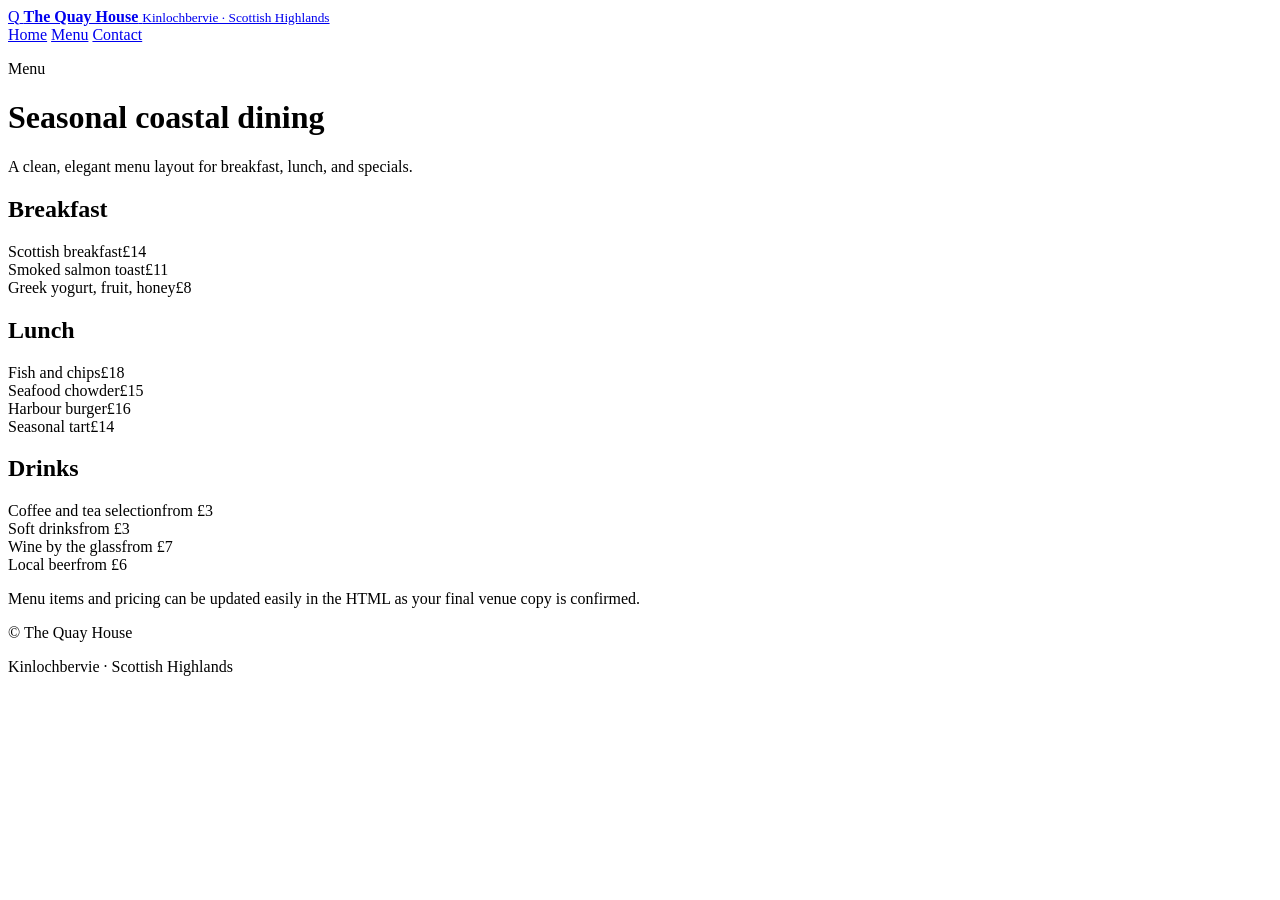
==== menu.html @ e31a071b "Create menu.html" ====
<!-- menu.html -->
<!doctype html>
<html lang="en">
<head>
  <meta charset="utf-8" />
  <meta name="viewport" content="width=device-width, initial-scale=1" />
  <title>Menu | The Quay House</title>
  <meta name="description" content="Browse The Quay House menu with seaside favourites, lunch dishes, and drinks." />
  <link rel="preconnect" href="https://fonts.googleapis.com">
  <link rel="preconnect" href="https://fonts.gstatic.com" crossorigin>
  <link href="https://fonts.googleapis.com/css2?family=Inter:wght@400;500;600;700;800&display=swap" rel="stylesheet">
  <link rel="stylesheet" href="styles.css" />
</head>
<body>
  <header class="site-header">
    <div class="container nav-wrap">
      <a class="brand" href="index.html">
        <span class="brand-mark">Q</span>
        <span class="brand-text">
          <strong>The Quay House</strong>
          <small>Kinlochbervie · Scottish Highlands</small>
        </span>
      </a>
      <nav class="nav">
        <a href="index.html">Home</a>
        <a class="active" href="menu.html">Menu</a>
        <a href="contact.html">Contact</a>
      </nav>
    </div>
  </header>

  <main class="section">
    <div class="container">
      <div class="section-heading">
        <p class="eyebrow">Menu</p>
        <h1>Seasonal coastal dining</h1>
        <p class="lead">A clean, elegant menu layout for breakfast, lunch, and specials.</p>
      </div>

      <div class="menu-layout">
        <section class="menu-card">
          <h2>Breakfast</h2>
          <div class="menu-item"><span>Scottish breakfast</span><span>£14</span></div>
          <div class="menu-item"><span>Smoked salmon toast</span><span>£11</span></div>
          <div class="menu-item"><span>Greek yogurt, fruit, honey</span><span>£8</span></div>
        </section>

        <section class="menu-card">
          <h2>Lunch</h2>
          <div class="menu-item"><span>Fish and chips</span><span>£18</span></div>
          <div class="menu-item"><span>Seafood chowder</span><span>£15</span></div>
          <div class="menu-item"><span>Harbour burger</span><span>£16</span></div>
          <div class="menu-item"><span>Seasonal tart</span><span>£14</span></div>
        </section>

        <section class="menu-card">
          <h2>Drinks</h2>
          <div class="menu-item"><span>Coffee and tea selection</span><span>from £3</span></div>
          <div class="menu-item"><span>Soft drinks</span><span>from £3</span></div>
          <div class="menu-item"><span>Wine by the glass</span><span>from £7</span></div>
          <div class="menu-item"><span>Local beer</span><span>from £6</span></div>
        </section>
      </div>

      <div class="note-box">
        <p>Menu items and pricing can be updated easily in the HTML as your final venue copy is confirmed.</p>
      </div>
    </div>
  </main>

  <footer class="site-footer">
    <div class="container footer-grid">
      <p>© <span id="year"></span> The Quay House</p>
      <p>Kinlochbervie · Scottish Highlands</p>
    </div>
  </footer>

  <script src="script.js"></script>
</body>
</html>
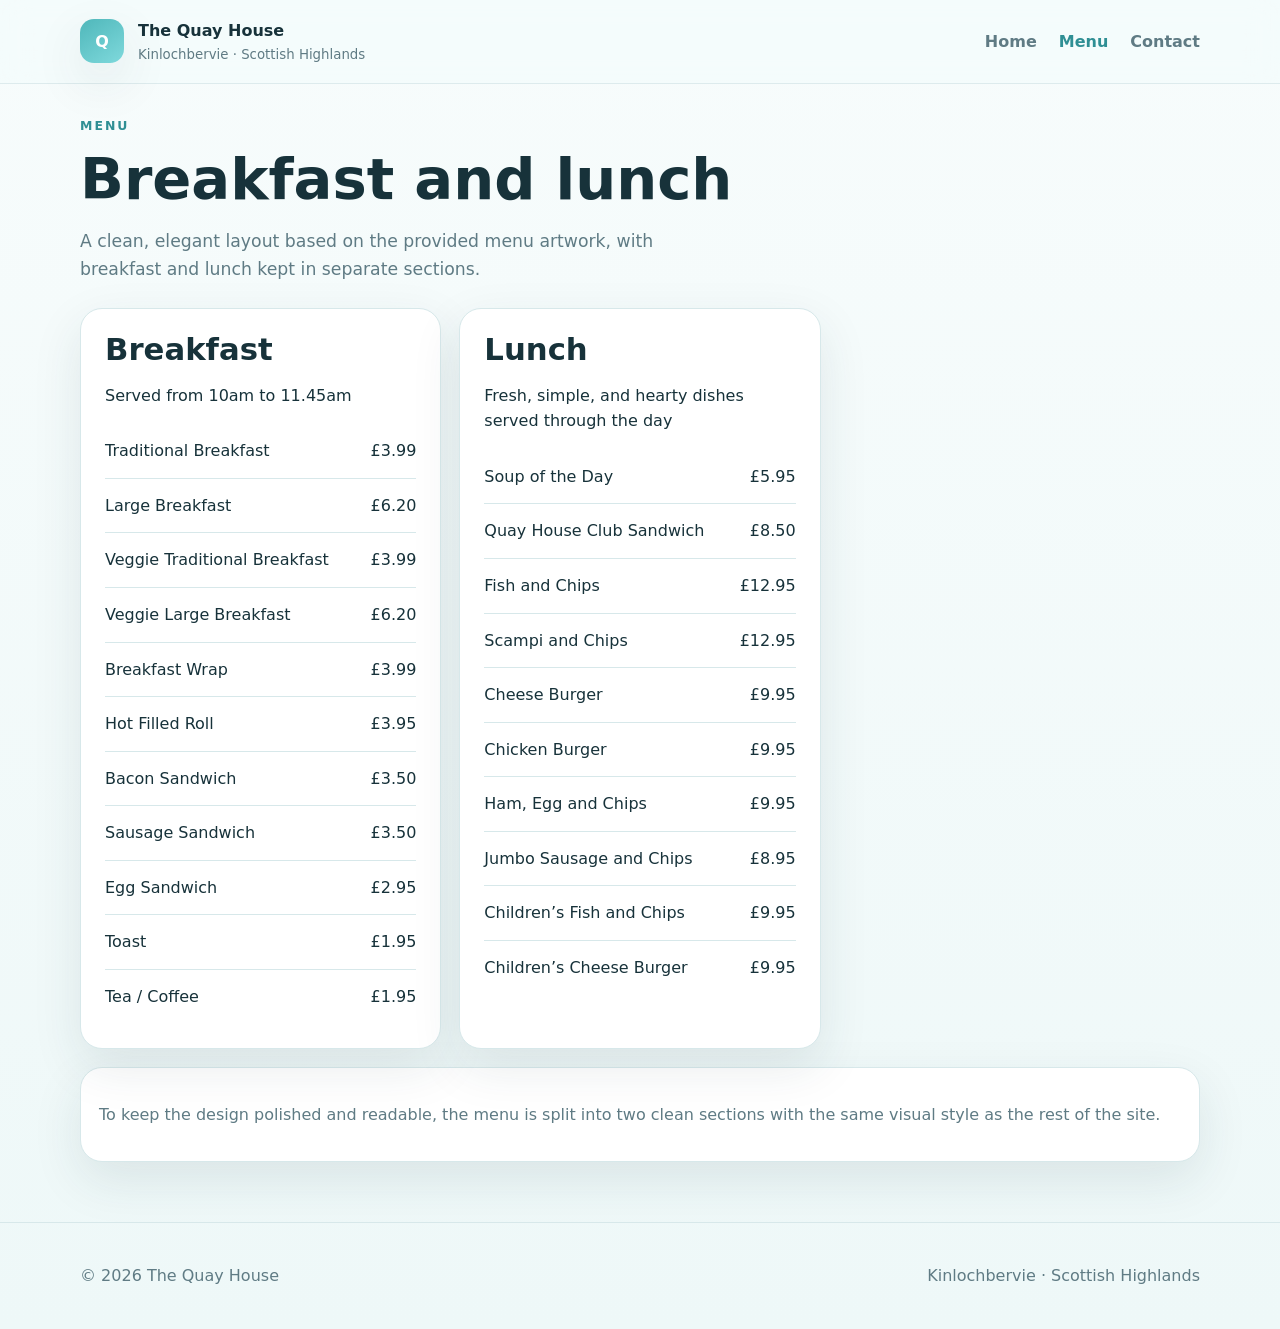
==== commit d33698f7: "Update menu.html" ====
--- a/menu.html
+++ b/menu.html
@@ -5,7 +5,7 @@
   <meta charset="utf-8" />
   <meta name="viewport" content="width=device-width, initial-scale=1" />
   <title>Menu | The Quay House</title>
-  <meta name="description" content="Browse The Quay House menu with seaside favourites, lunch dishes, and drinks." />
+  <meta name="description" content="Breakfast and lunch menu for The Quay House." />
   <link rel="preconnect" href="https://fonts.googleapis.com">
   <link rel="preconnect" href="https://fonts.gstatic.com" crossorigin>
   <link href="https://fonts.googleapis.com/css2?family=Inter:wght@400;500;600;700;800&display=swap" rel="stylesheet">
@@ -33,37 +33,47 @@
     <div class="container">
       <div class="section-heading">
         <p class="eyebrow">Menu</p>
-        <h1>Seasonal coastal dining</h1>
-        <p class="lead">A clean, elegant menu layout for breakfast, lunch, and specials.</p>
+        <h1>Breakfast and lunch</h1>
+        <p class="lead">A clean, elegant layout based on the provided menu artwork, with breakfast and lunch kept in separate sections.</p>
       </div>
 
-      <div class="menu-layout">
+      <div class="menu-layout menu-layout-2">
         <section class="menu-card">
           <h2>Breakfast</h2>
-          <div class="menu-item"><span>Scottish breakfast</span><span>£14</span></div>
-          <div class="menu-item"><span>Smoked salmon toast</span><span>£11</span></div>
-          <div class="menu-item"><span>Greek yogurt, fruit, honey</span><span>£8</span></div>
+          <p class="menu-intro">Served from 10am to 11.45am</p>
+
+          <div class="menu-item"><span>Traditional Breakfast</span><span>£3.99</span></div>
+          <div class="menu-item"><span>Large Breakfast</span><span>£6.20</span></div>
+          <div class="menu-item"><span>Veggie Traditional Breakfast</span><span>£3.99</span></div>
+          <div class="menu-item"><span>Veggie Large Breakfast</span><span>£6.20</span></div>
+          <div class="menu-item"><span>Breakfast Wrap</span><span>£3.99</span></div>
+          <div class="menu-item"><span>Hot Filled Roll</span><span>£3.95</span></div>
+          <div class="menu-item"><span>Bacon Sandwich</span><span>£3.50</span></div>
+          <div class="menu-item"><span>Sausage Sandwich</span><span>£3.50</span></div>
+          <div class="menu-item"><span>Egg Sandwich</span><span>£2.95</span></div>
+          <div class="menu-item"><span>Toast</span><span>£1.95</span></div>
+          <div class="menu-item"><span>Tea / Coffee</span><span>£1.95</span></div>
         </section>
 
         <section class="menu-card">
           <h2>Lunch</h2>
-          <div class="menu-item"><span>Fish and chips</span><span>£18</span></div>
-          <div class="menu-item"><span>Seafood chowder</span><span>£15</span></div>
-          <div class="menu-item"><span>Harbour burger</span><span>£16</span></div>
-          <div class="menu-item"><span>Seasonal tart</span><span>£14</span></div>
-        </section>
+          <p class="menu-intro">Fresh, simple, and hearty dishes served through the day</p>
 
-        <section class="menu-card">
-          <h2>Drinks</h2>
-          <div class="menu-item"><span>Coffee and tea selection</span><span>from £3</span></div>
-          <div class="menu-item"><span>Soft drinks</span><span>from £3</span></div>
-          <div class="menu-item"><span>Wine by the glass</span><span>from £7</span></div>
-          <div class="menu-item"><span>Local beer</span><span>from £6</span></div>
+          <div class="menu-item"><span>Soup of the Day</span><span>£5.95</span></div>
+          <div class="menu-item"><span>Quay House Club Sandwich</span><span>£8.50</span></div>
+          <div class="menu-item"><span>Fish and Chips</span><span>£12.95</span></div>
+          <div class="menu-item"><span>Scampi and Chips</span><span>£12.95</span></div>
+          <div class="menu-item"><span>Cheese Burger</span><span>£9.95</span></div>
+          <div class="menu-item"><span>Chicken Burger</span><span>£9.95</span></div>
+          <div class="menu-item"><span>Ham, Egg and Chips</span><span>£9.95</span></div>
+          <div class="menu-item"><span>Jumbo Sausage and Chips</span><span>£8.95</span></div>
+          <div class="menu-item"><span>Children’s Fish and Chips</span><span>£9.95</span></div>
+          <div class="menu-item"><span>Children’s Cheese Burger</span><span>£9.95</span></div>
         </section>
       </div>
 
       <div class="note-box">
-        <p>Menu items and pricing can be updated easily in the HTML as your final venue copy is confirmed.</p>
+        <p>To keep the design polished and readable, the menu is split into two clean sections with the same visual style as the rest of the site.</p>
       </div>
     </div>
   </main>
--- a/styles.css
+++ b/styles.css
@@ -0,0 +1,143 @@
+/* styles.css */
+:root{
+  --bg:#f4fbfb;
+  --panel:#ffffff;
+  --text:#17323a;
+  --muted:#5f7b84;
+  --line:#d7e8ea;
+  --accent:#4fb7ba;
+  --accent-dark:#2f8f94;
+  --accent-soft:#dff4f4;
+  --shadow:0 18px 50px rgba(25, 63, 70, .10);
+  --radius:22px;
+}
+
+*{box-sizing:border-box}
+html,body{margin:0;padding:0}
+body{
+  font-family:"Inter",system-ui,-apple-system,Segoe UI,Roboto,sans-serif;
+  background:linear-gradient(180deg,#f7fcfc 0%, #eef8f8 100%);
+  color:var(--text);
+  line-height:1.6;
+}
+a{color:inherit;text-decoration:none}
+img{max-width:100%;display:block}
+.container{width:min(1120px,calc(100% - 40px));margin:0 auto}
+
+.site-header{
+  position:sticky;top:0;z-index:20;
+  background:rgba(244,251,251,.78);backdrop-filter:blur(14px);
+  border-bottom:1px solid rgba(215,232,234,.8);
+}
+.nav-wrap{
+  display:flex;align-items:center;justify-content:space-between;
+  gap:20px;padding:18px 0;
+}
+.brand{display:flex;align-items:center;gap:14px}
+.brand-mark{
+  width:44px;height:44px;border-radius:14px;
+  display:grid;place-items:center;
+  background:linear-gradient(145deg,var(--accent),#7fd9dc);
+  color:#fff;font-weight:800;box-shadow:var(--shadow);
+}
+.brand-text{display:flex;flex-direction:column}
+.brand-text small{color:var(--muted)}
+.nav{display:flex;gap:22px;flex-wrap:wrap}
+.nav a{padding:10px 0;color:var(--muted);font-weight:600}
+.nav a.active,.nav a:hover{color:var(--accent-dark)}
+
+.hero{padding:56px 0 30px}
+.hero-grid{
+  display:grid;grid-template-columns:1.05fr .95fr;gap:30px;align-items:center;
+}
+.eyebrow{
+  text-transform:uppercase;letter-spacing:.16em;font-size:.78rem;
+  color:var(--accent-dark);font-weight:800;margin:0 0 12px;
+}
+h1,h2,h3{line-height:1.1;margin:0 0 14px}
+h1{font-size:clamp(2.4rem,4.5vw,4.8rem)}
+h2{font-size:clamp(1.7rem,2.4vw,2.5rem)}
+.lead{font-size:1.08rem;color:var(--muted);max-width:60ch}
+.hero-actions{display:flex;gap:14px;flex-wrap:wrap;margin:26px 0}
+.btn{
+  display:inline-flex;align-items:center;justify-content:center;
+  min-height:48px;padding:0 18px;border-radius:999px;font-weight:700;
+  border:1px solid transparent;transition:.2s ease;
+}
+.btn-primary{background:var(--accent);color:#fff;box-shadow:var(--shadow)}
+.btn-primary:hover{background:var(--accent-dark)}
+.btn-secondary{background:var(--panel);border-color:var(--line);color:var(--text)}
+.btn-secondary:hover{border-color:var(--accent);color:var(--accent-dark)}
+.meta-card,.contact-card,.menu-card,.feature-card,.note-box{
+  background:var(--panel);border:1px solid var(--line);border-radius:var(--radius);
+  box-shadow:var(--shadow);
+}
+.meta-card{
+  display:grid;grid-template-columns:repeat(2,minmax(0,1fr));
+  gap:18px;padding:18px;margin-top:24px
+}
+.meta-label{display:block;font-size:.8rem;color:var(--muted);text-transform:uppercase;letter-spacing:.08em}
+.hero-panel{min-height:520px}
+.hero-image{
+  height:100%;min-height:520px;border-radius:28px;
+  background-size:cover;background-position:center;
+  box-shadow:var(--shadow);border:1px solid rgba(255,255,255,.6)
+}
+
+.section{padding:32px 0 60px}
+.section.alt{background:rgba(223,244,244,.5)}
+.section-heading{margin-bottom:24px}
+
+.gallery{
+  display:grid;grid-template-columns:repeat(4,1fr);gap:14px;
+}
+.gallery img{
+  height:240px;width:100%;object-fit:cover;border-radius:20px;
+  border:1px solid var(--line);box-shadow:var(--shadow)
+}
+
+.feature-grid{
+  display:grid;grid-template-columns:repeat(3,1fr);gap:18px
+}
+.feature-card{padding:24px}
+.feature-card p{color:var(--muted);margin:0}
+
+.menu-layout{
+  display:grid;grid-template-columns:repeat(3,1fr);gap:18px
+}
+.menu-card{padding:24px}
+.menu-item{
+  display:flex;justify-content:space-between;gap:16px;
+  padding:14px 0;border-top:1px solid var(--line)
+}
+.menu-item:first-of-type{border-top:none}
+.note-box{margin-top:18px;padding:18px;color:var(--muted)}
+
+.contact-grid{
+  display:grid;grid-template-columns:1fr 1.2fr;gap:18px;align-items:start
+}
+.contact-card{padding:28px}
+.contact-details{display:grid;gap:10px;margin:22px 0}
+.form{display:grid;gap:16px}
+.field-row{display:grid;grid-template-columns:1fr 1fr;gap:14px}
+label{display:grid;gap:8px;font-weight:600;color:var(--text)}
+input,textarea{
+  width:100%;padding:14px 15px;border-radius:16px;border:1px solid var(--line);
+  background:#fbffff;font:inherit;color:var(--text);outline:none;
+}
+input:focus,textarea:focus{border-color:var(--accent)}
+.site-footer{
+  padding:24px 0;border-top:1px solid var(--line);color:var(--muted)
+}
+.footer-grid{display:flex;justify-content:space-between;gap:18px;flex-wrap:wrap}
+
+@media (max-width: 920px){
+  .hero-grid,.contact-grid,.menu-layout,.feature-grid,.gallery{grid-template-columns:1fr 1fr}
+  .hero-panel,.hero-image{min-height:360px}
+}
+@media (max-width: 640px){
+  .nav-wrap{flex-direction:column;align-items:flex-start}
+  .hero-grid,.contact-grid,.menu-layout,.feature-grid,.gallery,.field-row{grid-template-columns:1fr}
+  .hero{padding-top:30px}
+  .meta-card{grid-template-columns:1fr}
+}
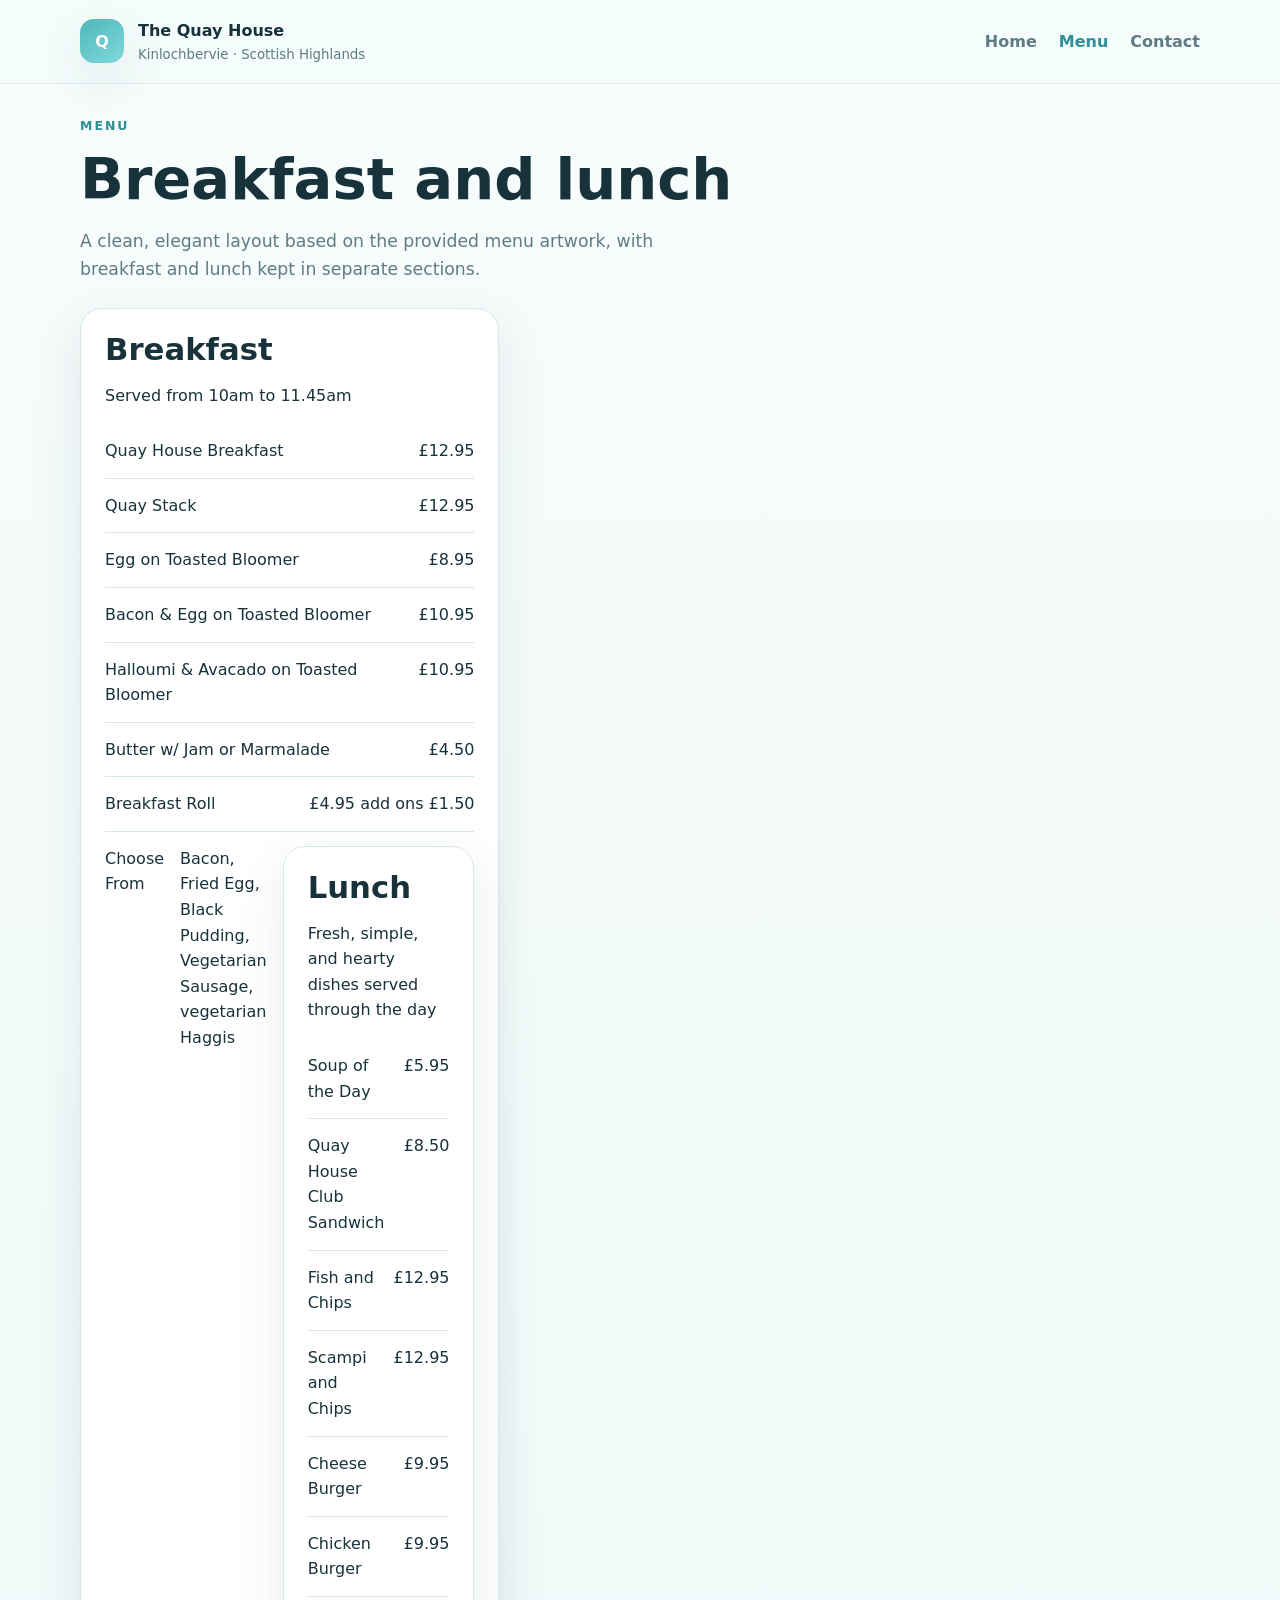
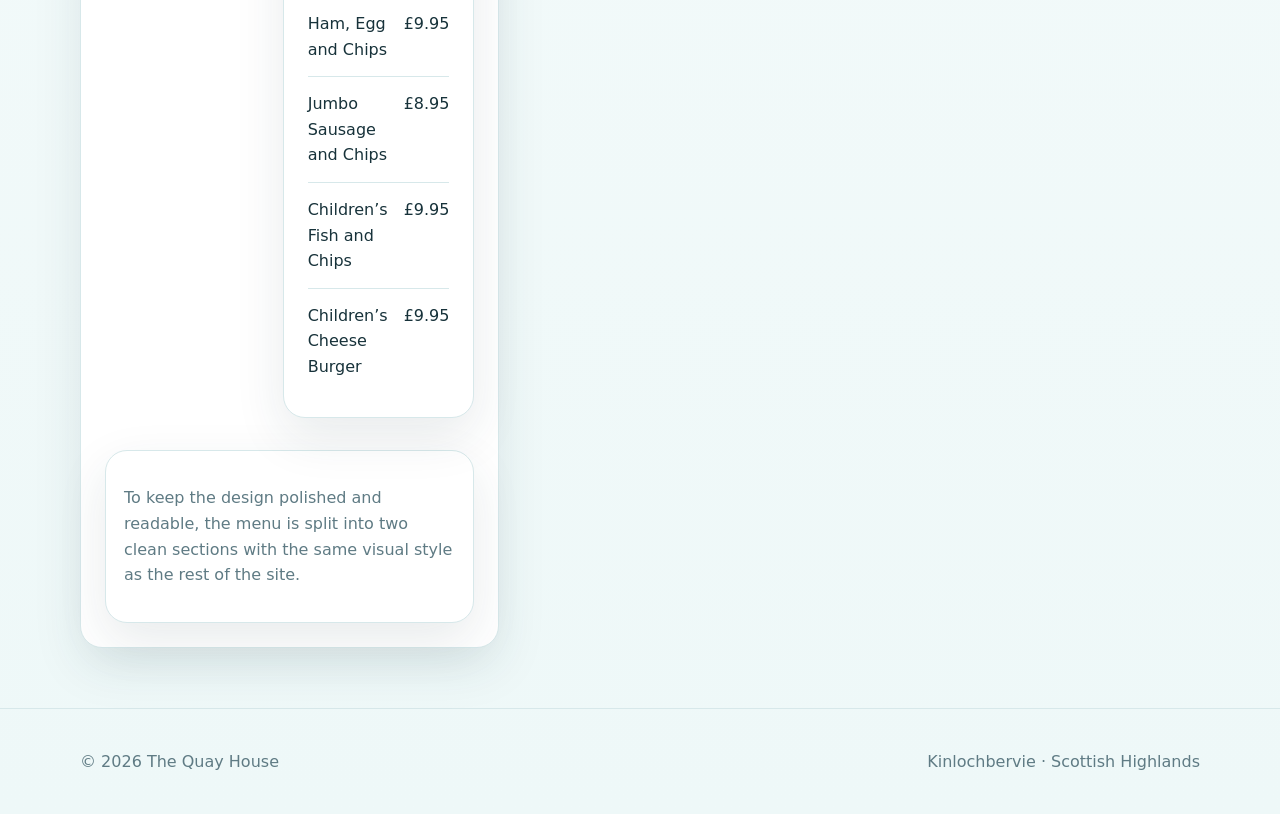
==== commit a589b6c1: "Update menu.html" ====
--- a/menu.html
+++ b/menu.html
@@ -42,17 +42,14 @@
           <h2>Breakfast</h2>
           <p class="menu-intro">Served from 10am to 11.45am</p>
 
-          <div class="menu-item"><span>Traditional Breakfast</span><span>£3.99</span></div>
-          <div class="menu-item"><span>Large Breakfast</span><span>£6.20</span></div>
-          <div class="menu-item"><span>Veggie Traditional Breakfast</span><span>£3.99</span></div>
-          <div class="menu-item"><span>Veggie Large Breakfast</span><span>£6.20</span></div>
-          <div class="menu-item"><span>Breakfast Wrap</span><span>£3.99</span></div>
-          <div class="menu-item"><span>Hot Filled Roll</span><span>£3.95</span></div>
-          <div class="menu-item"><span>Bacon Sandwich</span><span>£3.50</span></div>
-          <div class="menu-item"><span>Sausage Sandwich</span><span>£3.50</span></div>
-          <div class="menu-item"><span>Egg Sandwich</span><span>£2.95</span></div>
-          <div class="menu-item"><span>Toast</span><span>£1.95</span></div>
-          <div class="menu-item"><span>Tea / Coffee</span><span>£1.95</span></div>
+          <div class="menu-item"><span>Quay House Breakfast</span><span>£12.95</span></div>
+          <div class="menu-item"><span>Quay Stack</span><span>£12.95</span></div>
+          <div class="menu-item"><span>Egg on Toasted Bloomer</span><span>£8.95</span></div>
+          <div class="menu-item"><span>Bacon & Egg on Toasted Bloomer</span><span>£10.95</span></div>
+          <div class="menu-item"><span>Halloumi & Avacado on Toasted Bloomer</span><span>£10.95</span></div>
+          <div class="menu-item"><span>Butter w/ Jam or Marmalade</span><span>£4.50</span></div>
+          <div class="menu-item"><span>Breakfast Roll</span><span>£4.95 add ons £1.50</span></div>
+          <div class="menu-item"><span>Choose From </span><span>Bacon, Fried Egg, Black Pudding, Vegetarian Sausage, vegetarian Haggis</span></di
         </section>
 
         <section class="menu-card">
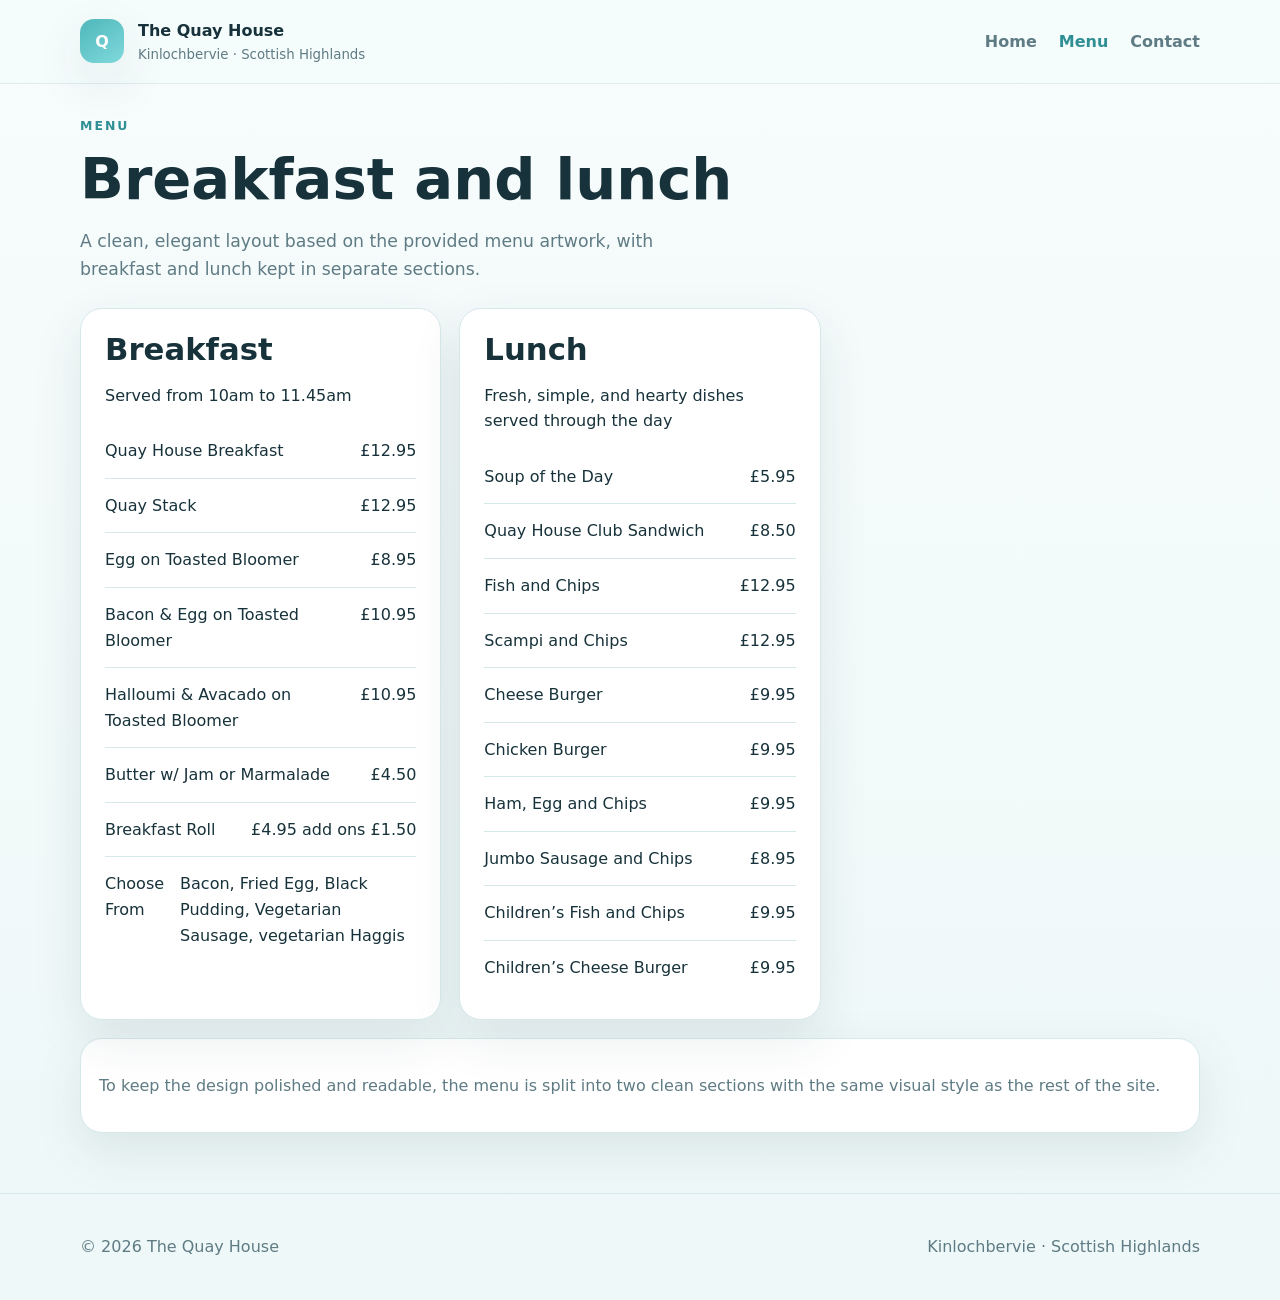
==== commit 5d0fcf5f: "Update menu.html" ====
--- a/menu.html
+++ b/menu.html
@@ -49,7 +49,7 @@
           <div class="menu-item"><span>Halloumi & Avacado on Toasted Bloomer</span><span>£10.95</span></div>
           <div class="menu-item"><span>Butter w/ Jam or Marmalade</span><span>£4.50</span></div>
           <div class="menu-item"><span>Breakfast Roll</span><span>£4.95 add ons £1.50</span></div>
-          <div class="menu-item"><span>Choose From </span><span>Bacon, Fried Egg, Black Pudding, Vegetarian Sausage, vegetarian Haggis</span></di
+          <div class="menu-item"><span>Choose From </span><span>Bacon, Fried Egg, Black Pudding, Vegetarian Sausage, vegetarian Haggis</span></div>
         </section>
 
         <section class="menu-card">
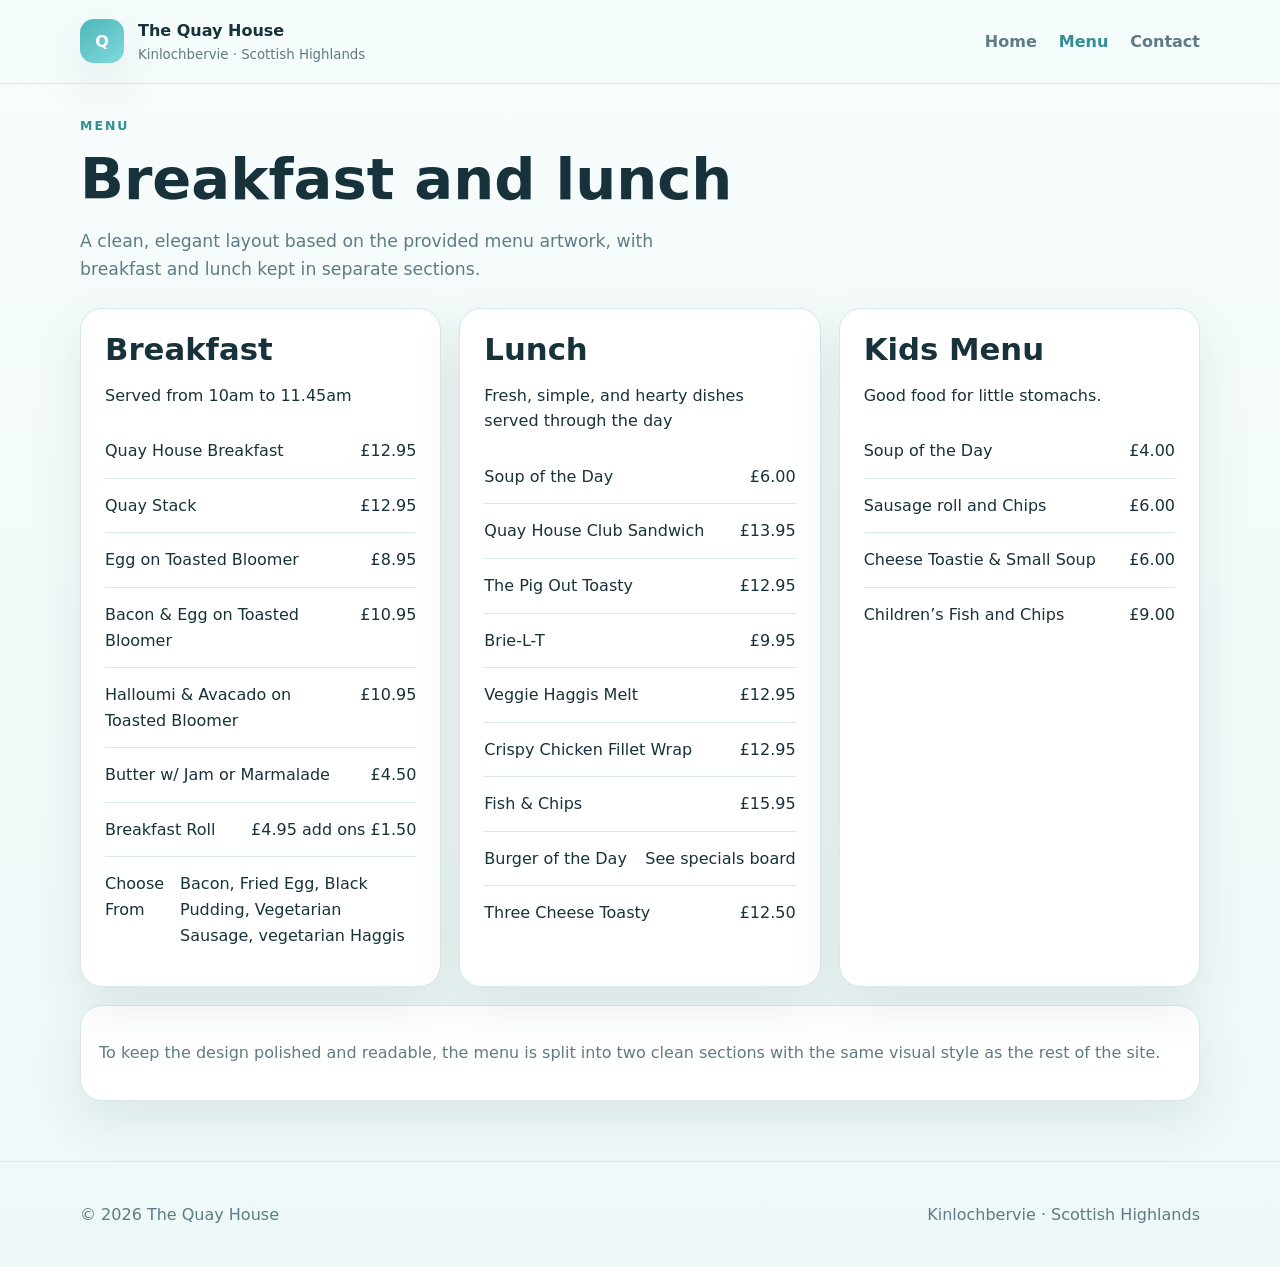
==== commit 6bfb01ce: "Update menu.html" ====
--- a/menu.html
+++ b/menu.html
@@ -56,16 +56,25 @@
           <h2>Lunch</h2>
           <p class="menu-intro">Fresh, simple, and hearty dishes served through the day</p>
 
-          <div class="menu-item"><span>Soup of the Day</span><span>£5.95</span></div>
-          <div class="menu-item"><span>Quay House Club Sandwich</span><span>£8.50</span></div>
-          <div class="menu-item"><span>Fish and Chips</span><span>£12.95</span></div>
-          <div class="menu-item"><span>Scampi and Chips</span><span>£12.95</span></div>
-          <div class="menu-item"><span>Cheese Burger</span><span>£9.95</span></div>
-          <div class="menu-item"><span>Chicken Burger</span><span>£9.95</span></div>
-          <div class="menu-item"><span>Ham, Egg and Chips</span><span>£9.95</span></div>
-          <div class="menu-item"><span>Jumbo Sausage and Chips</span><span>£8.95</span></div>
-          <div class="menu-item"><span>Children’s Fish and Chips</span><span>£9.95</span></div>
-          <div class="menu-item"><span>Children’s Cheese Burger</span><span>£9.95</span></div>
+          <div class="menu-item"><span>Soup of the Day</span><span>£6.00</span></div>
+          <div class="menu-item"><span>Quay House Club Sandwich</span><span>£13.95</span></div>
+          <div class="menu-item"><span>The Pig Out Toasty</span><span>£12.95</span></div>
+          <div class="menu-item"><span>Brie-L-T</span><span>£9.95</span></div>
+          <div class="menu-item"><span>Veggie Haggis Melt</span><span>£12.95</span></div>
+          <div class="menu-item"><span>Crispy Chicken Fillet Wrap</span><span>£12.95</span></div>
+          <div class="menu-item"><span>Fish & Chips</span><span>£15.95</span></div>
+          <div class="menu-item"><span>Burger of the Day</span><span>See specials board</span></div>
+          <div class="menu-item"><span>Three Cheese Toasty</span></span><span>£12.50</span></div>
+        </section>
+        <section class="menu-card">
+          <h2>Kids Menu</h2>
+          <p class="menu-intro">Good food for little stomachs.</p>
+
+          <div class="menu-item"><span>Soup of the Day</span><span>£4.00</span></div>
+          <div class="menu-item"><span>Sausage roll and Chips</span><span>£6.00</span></div>
+          <div class="menu-item"><span>Cheese Toastie & Small Soup</span><span>£6.00</span></div>
+          <div class="menu-item"><span>Children’s Fish and Chips</span><span>£9.00</span></div>
+         
         </section>
       </div>
 
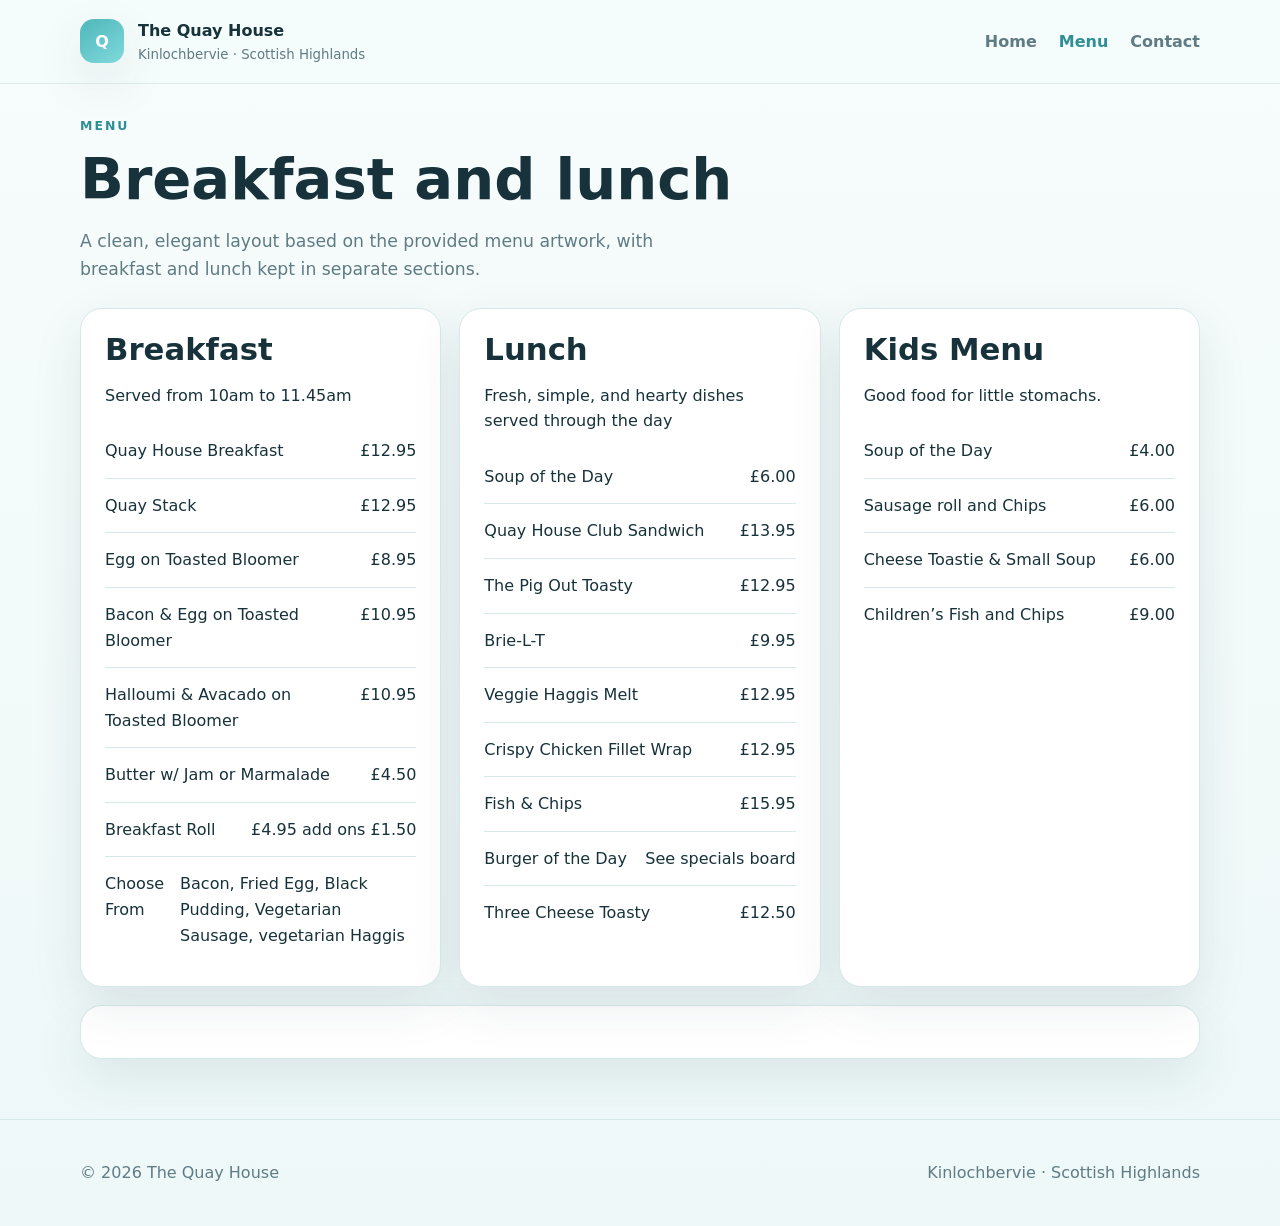
==== commit cbbdd5f3: "Update menu.html" ====
--- a/menu.html
+++ b/menu.html
@@ -79,7 +79,7 @@
       </div>
 
       <div class="note-box">
-        <p>To keep the design polished and readable, the menu is split into two clean sections with the same visual style as the rest of the site.</p>
+        <p></p>
       </div>
     </div>
   </main>
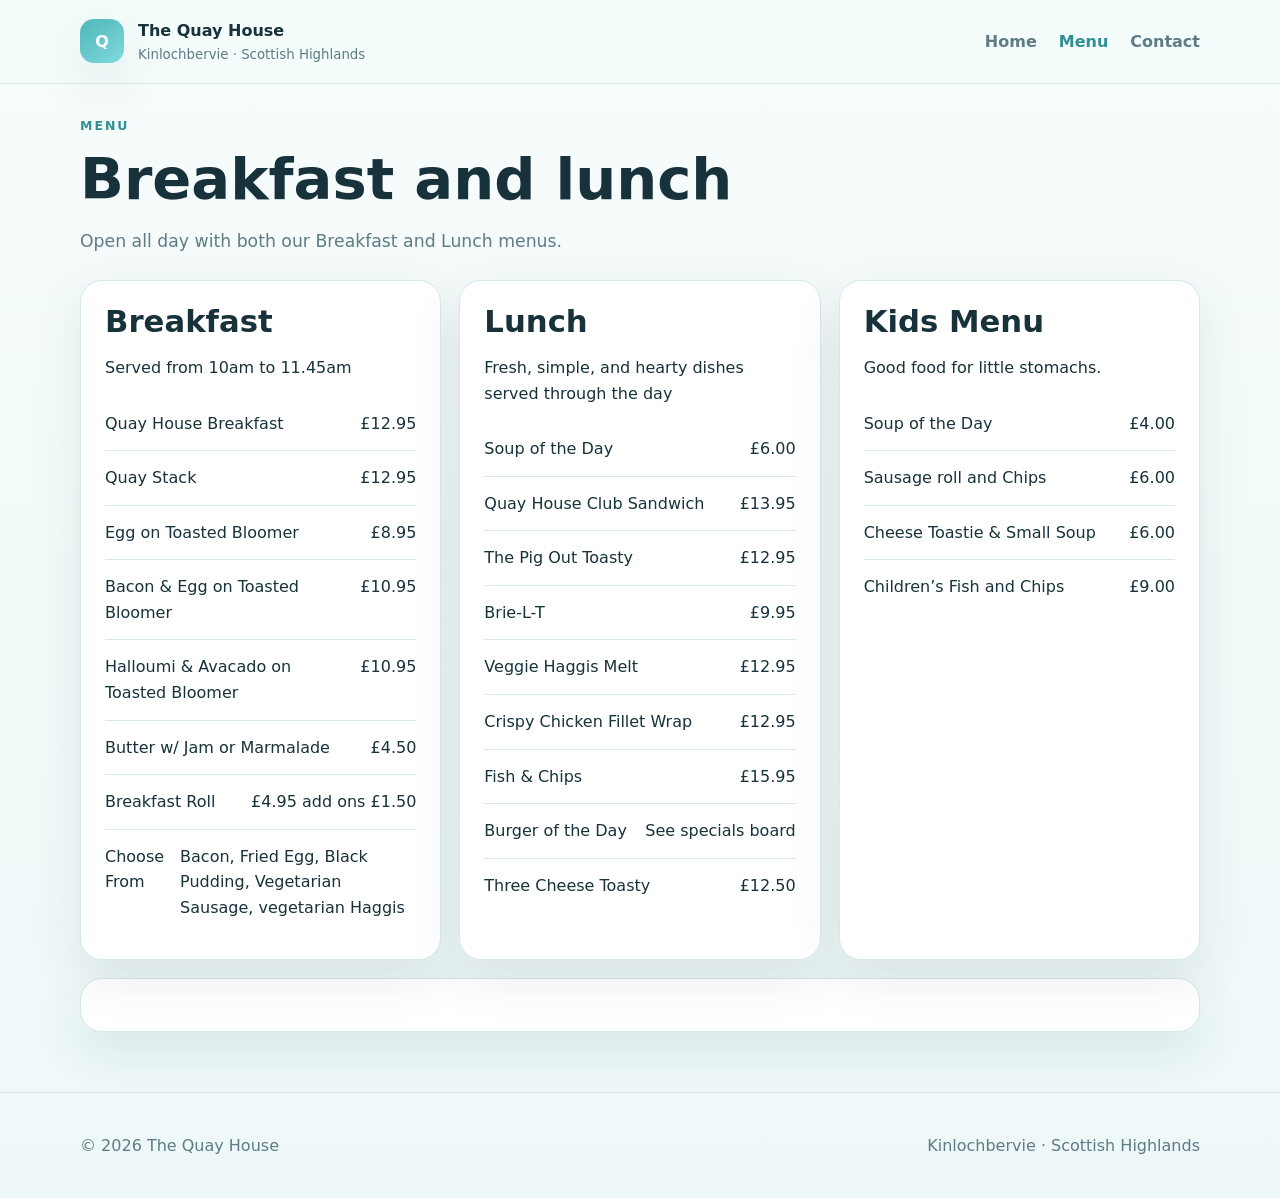
==== commit 703c2bea: "Update menu.html" ====
--- a/menu.html
+++ b/menu.html
@@ -34,7 +34,7 @@
       <div class="section-heading">
         <p class="eyebrow">Menu</p>
         <h1>Breakfast and lunch</h1>
-        <p class="lead">A clean, elegant layout based on the provided menu artwork, with breakfast and lunch kept in separate sections.</p>
+        <p class="lead">Open all day with both our Breakfast and Lunch menus.</p>
       </div>
 
       <div class="menu-layout menu-layout-2">
